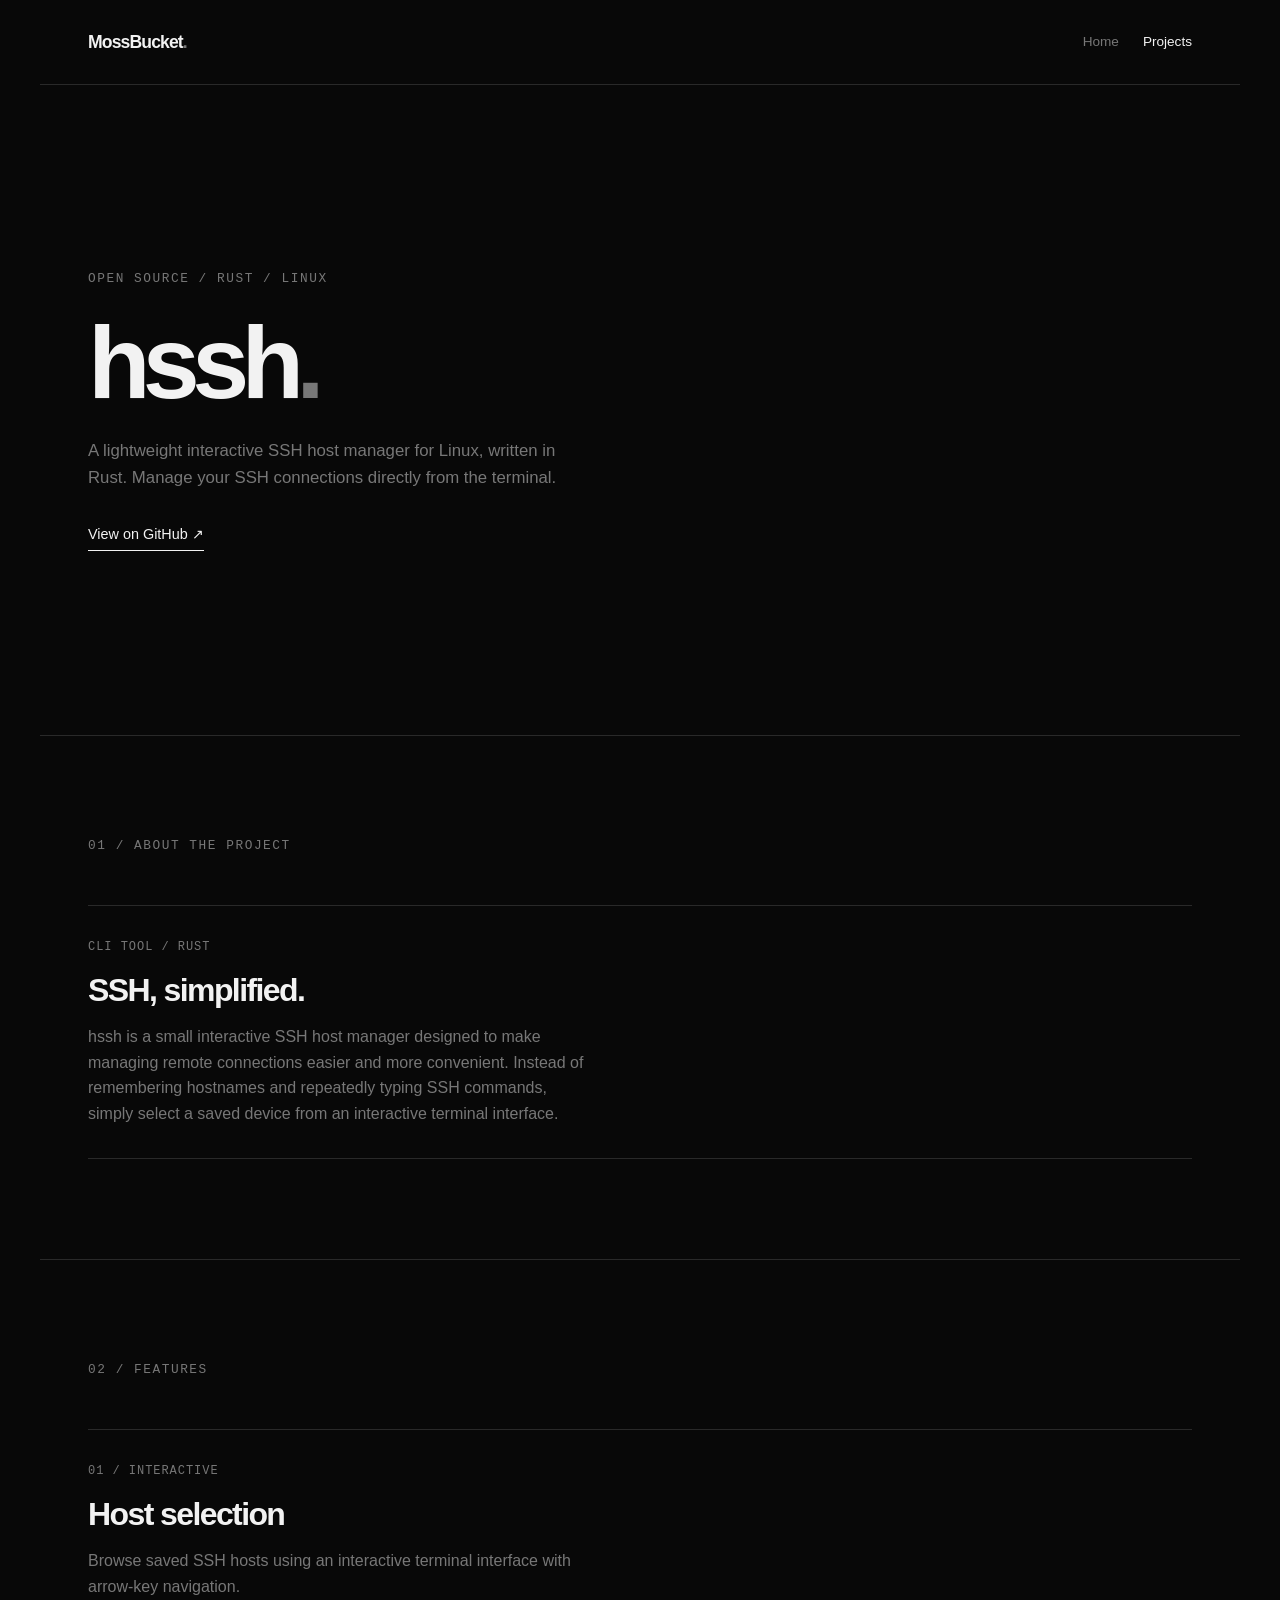
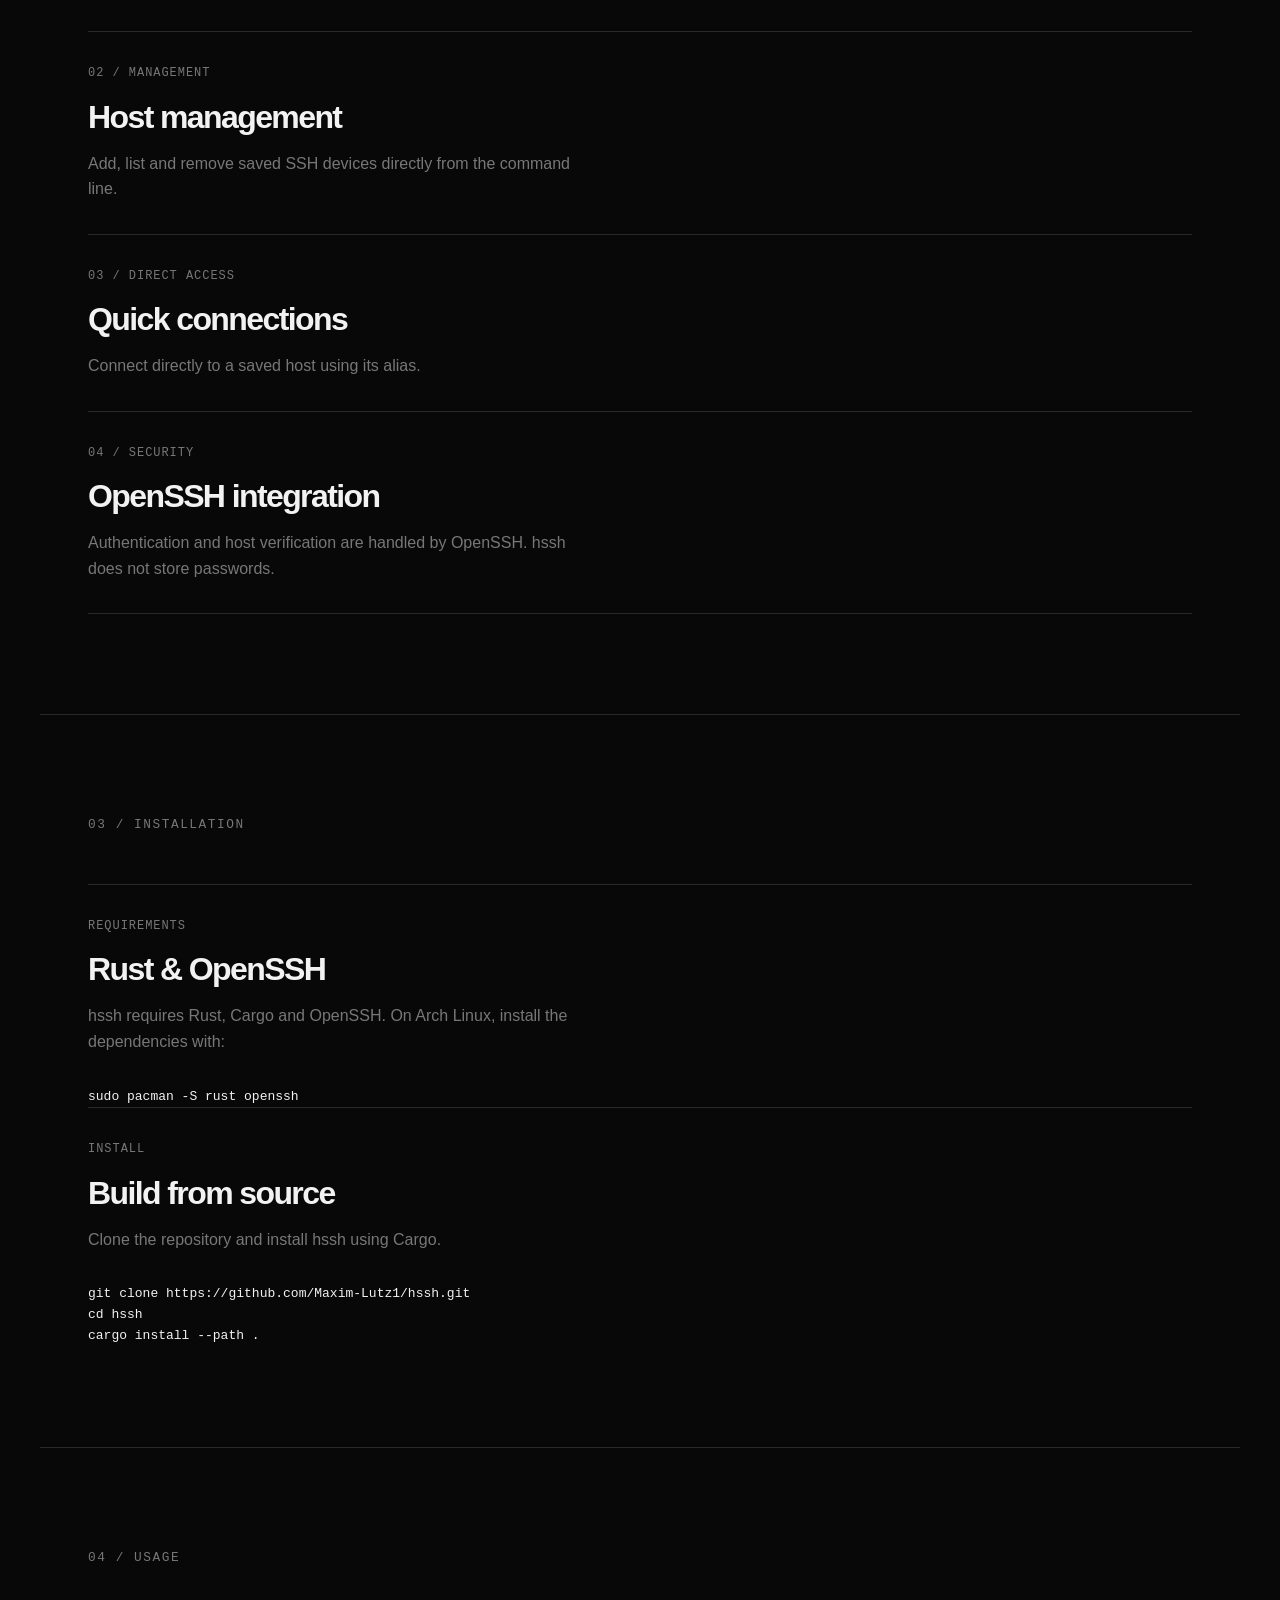
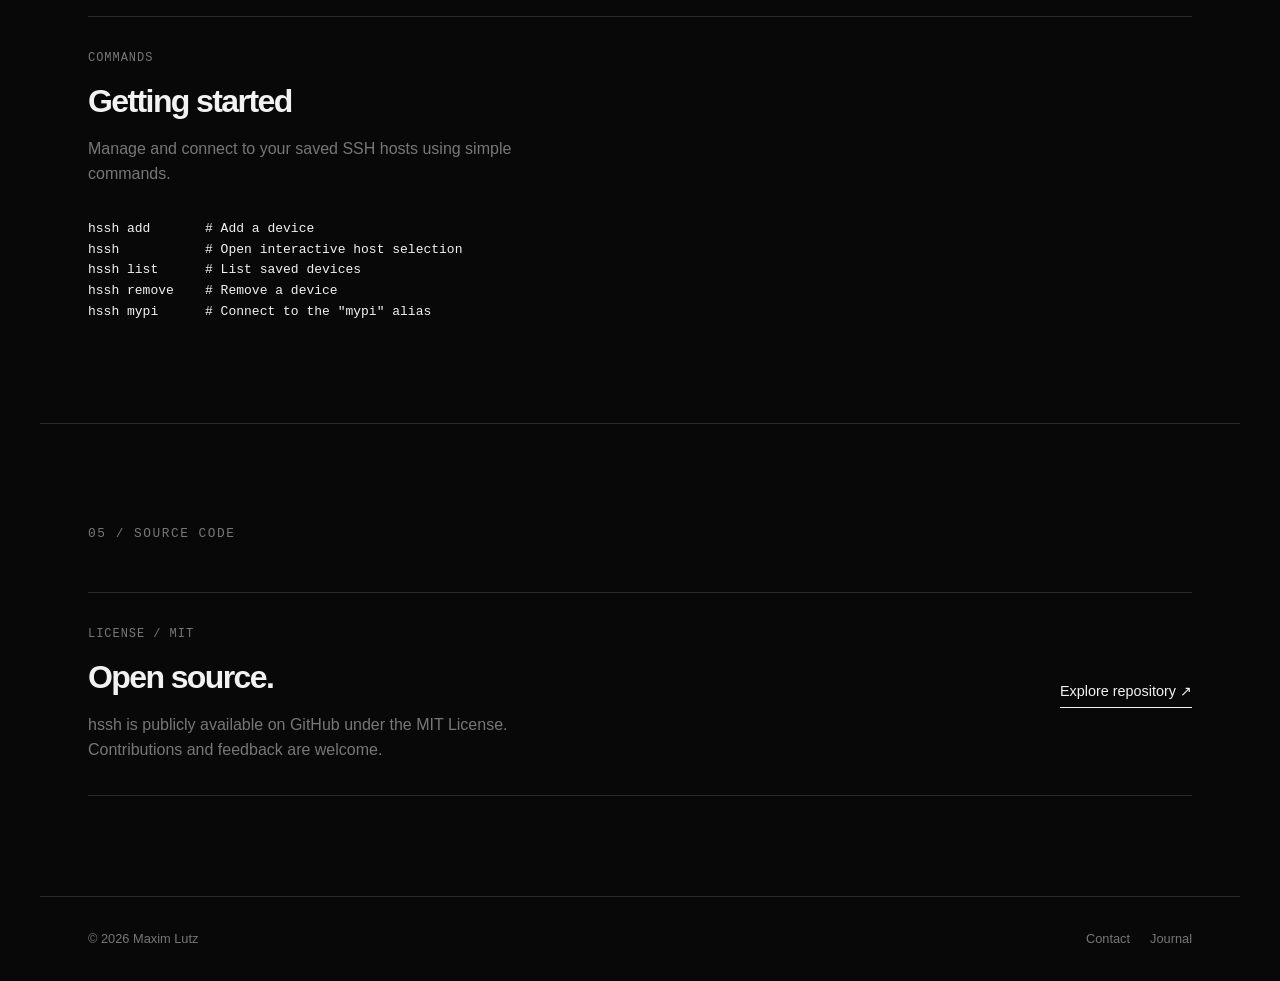
==== projects/hssh/index.html @ 99bb516e "add hssh site" ====
<!DOCTYPE html>
<html lang="en">
<head>
    <meta charset="UTF-8">
    <meta name="viewport" content="width=device-width, initial-scale=1.0">

    <meta name="description" content="hssh — A lightweight interactive SSH host manager for Linux, written in Rust.">

    <meta name="theme-color" content="#080808">

    <title>hssh — Rust SSH Manager</title>

    <link rel="stylesheet" href="/css/style.css">
    <script src="/js/main.js" defer></script>
</head>

<body>

    <a class="skip-link" href="#main">Skip to content</a>

    <header class="site-header">
        <a class="logo" href="/index.html">MossBucket<span>.</span></a>

        <nav class="main-nav" aria-label="Main navigation">
            <a href="/index.html">Home</a>
            <a href="/pages/projects.html" aria-current="page">Projects</a>
        </nav>
    </header>

    <main id="main">

        <section class="hero">
            <p class="eyebrow">OPEN SOURCE / RUST / LINUX</p>

            <h1>hssh<span>.</span></h1>

            <p class="hero-description">
                A lightweight interactive SSH host manager for Linux,
                written in Rust. Manage your SSH connections directly
                from the terminal.
            </p>

            <a class="text-link"
               href="https://github.com/Maxim-Lutz1/hssh"
               target="_blank"
               rel="noopener noreferrer">
                View on GitHub ↗
            </a>
        </section>


        <section class="section" id="about">

            <div class="section-heading">
                <p class="eyebrow">01 / ABOUT THE PROJECT</p>
            </div>

            <article class="project-entry">
                <div>
                    <p class="project-category">CLI TOOL / RUST</p>

                    <h2>SSH, simplified.</h2>

                    <p>
                        hssh is a small interactive SSH host manager
                        designed to make managing remote connections
                        easier and more convenient.

                        Instead of remembering hostnames and repeatedly
                        typing SSH commands, simply select a saved
                        device from an interactive terminal interface.
                    </p>
                </div>
            </article>

        </section>


        <section class="section" id="features">

            <div class="section-heading">
                <p class="eyebrow">02 / FEATURES</p>
            </div>

            <article class="project-entry">
                <div>
                    <p class="project-category">01 / INTERACTIVE</p>
                    <h2>Host selection</h2>
                    <p>
                        Browse saved SSH hosts using an interactive
                        terminal interface with arrow-key navigation.
                    </p>
                </div>
            </article>

            <article class="project-entry">
                <div>
                    <p class="project-category">02 / MANAGEMENT</p>
                    <h2>Host management</h2>
                    <p>
                        Add, list and remove saved SSH devices directly
                        from the command line.
                    </p>
                </div>
            </article>

            <article class="project-entry">
                <div>
                    <p class="project-category">03 / DIRECT ACCESS</p>
                    <h2>Quick connections</h2>
                    <p>
                        Connect directly to a saved host using its alias.
                    </p>
                </div>
            </article>

            <article class="project-entry">
                <div>
                    <p class="project-category">04 / SECURITY</p>
                    <h2>OpenSSH integration</h2>
                    <p>
                        Authentication and host verification are
                        handled by OpenSSH. hssh does not store passwords.
                    </p>
                </div>
            </article>

        </section>


        <section class="section" id="installation">

            <div class="section-heading">
                <p class="eyebrow">03 / INSTALLATION</p>
            </div>

            <article class="project-entry">
                <div>
                    <p class="project-category">REQUIREMENTS</p>
                    <h2>Rust & OpenSSH</h2>
                    <p>
                        hssh requires Rust, Cargo and OpenSSH.
                        On Arch Linux, install the dependencies with:
                    </p>
                </div>
            </article>

            <pre><code>sudo pacman -S rust openssh</code></pre>

            <article class="project-entry">
                <div>
                    <p class="project-category">INSTALL</p>
                    <h2>Build from source</h2>
                    <p>
                        Clone the repository and install hssh
                        using Cargo.
                    </p>
                </div>
            </article>

            <pre><code>git clone https://github.com/Maxim-Lutz1/hssh.git
cd hssh
cargo install --path .</code></pre>

        </section>


        <section class="section" id="usage">

            <div class="section-heading">
                <p class="eyebrow">04 / USAGE</p>
            </div>

            <article class="project-entry">
                <div>
                    <p class="project-category">COMMANDS</p>
                    <h2>Getting started</h2>
                    <p>
                        Manage and connect to your saved SSH hosts
                        using simple commands.
                    </p>
                </div>
            </article>

            <pre><code>hssh add       # Add a device
hssh           # Open interactive host selection
hssh list      # List saved devices
hssh remove    # Remove a device
hssh mypi      # Connect to the "mypi" alias</code></pre>

        </section>


        <section class="section" id="source">

            <div class="section-heading">
                <p class="eyebrow">05 / SOURCE CODE</p>
            </div>

            <article class="project-entry">
                <div>
                    <p class="project-category">LICENSE / MIT</p>
                    <h2>Open source.</h2>
                    <p>
                        hssh is publicly available on GitHub under
                        the MIT License. Contributions and feedback
                        are welcome.
                    </p>
                </div>

                <a class="text-link"
                   href="https://github.com/Maxim-Lutz1/hssh"
                   target="_blank"
                   rel="noopener noreferrer">
                    Explore repository ↗
                </a>
            </article>

        </section>

    </main>


    <footer class="site-footer">
        <p>© 2026 Maxim Lutz</p>

        <div class="footer-links">
            <a href="/pages/contact.html">Contact</a>
            <a href="/pages/blog.html">Journal</a>
        </div>
    </footer>

</body>
</html>
---- css/style.css ----
/* ========================================
   RESET
======================================== */

* {
    margin: 0;
    padding: 0;
    box-sizing: border-box;
}

html {
    scroll-behavior: smooth;
}

body {
    background: #080808;
    color: #f2f2f2;
    font-family: Arial, Helvetica, sans-serif;
    line-height: 1.6;
}

/* ========================================
   VARIABLES
======================================== */

:root {
    --background: #080808;
    --surface: #141414;
    --text: #f2f2f2;
    --muted: #777777;
    --border: #292929;

    --content-width: 1200px;
    --page-padding: 48px;
}

/* ========================================
   GENERAL
======================================== */

a {
    color: inherit;
    text-decoration: none;
}

a:hover {
    color: var(--muted);
}

img {
    display: block;
    max-width: 100%;
}

section {
    width: 100%;
}

.eyebrow {
    color: var(--muted);
    font-family: monospace;
    font-size: 0.8rem;
    letter-spacing: 0.12em;
}

/* ========================================
   HEADER / NAVIGATION
======================================== */

.site-header {
    width: 100%;
    max-width: var(--content-width);
    margin: 0 auto;
    padding: 28px var(--page-padding);

    display: flex;
    justify-content: space-between;
    align-items: center;

    border-bottom: 1px solid var(--border);
}

.logo {
    font-size: 1.1rem;
    font-weight: 800;
    letter-spacing: -0.05em;
}

.logo span {
    color: var(--muted);
}

.main-nav {
    display: flex;
    flex-wrap: wrap;
    gap: 24px;
}

.main-nav a {
    color: var(--muted);
    font-size: 0.85rem;
    transition: color 0.2s ease;
}

.main-nav a:hover,
.main-nav a[aria-current="page"] {
    color: var(--text);
}

/* ========================================
   HERO
======================================== */

.hero {
    max-width: var(--content-width);
    min-height: 650px;
    margin: 0 auto;
    padding: 150px var(--page-padding);

    display: flex;
    flex-direction: column;
    align-items: flex-start;
    justify-content: center;
}

.hero h1 {
    margin: 24px 0;
    font-size: clamp(3.5rem, 8vw, 7rem);
    line-height: 0.98;
    letter-spacing: -0.075em;
    font-weight: 800;
}

.hero h1 span {
    color: var(--muted);
}

.hero-description {
    max-width: 480px;
    margin-bottom: 32px;
    color: var(--muted);
    font-size: 1.05rem;
}

/* ========================================
   LINKS
======================================== */

.text-link {
    display: inline-block;
    padding-bottom: 4px;
    border-bottom: 1px solid var(--text);
    font-size: 0.9rem;
    transition: color 0.2s ease, border-color 0.2s ease;
}

.text-link:hover {
    border-color: var(--muted);
}

/* ========================================
   SECTIONS
======================================== */

.section {
    max-width: var(--content-width);
    margin: 0 auto;
    padding: 100px var(--page-padding);
    border-top: 1px solid var(--border);
}

.section-heading {
    display: flex;
    justify-content: space-between;
    align-items: center;
    margin-bottom: 48px;
}

/* ========================================
   PROJECT ENTRIES
======================================== */

.project-entry {
    padding: 32px 0;
    border-top: 1px solid var(--border);

    display: flex;
    justify-content: space-between;
    align-items: center;
    gap: 32px;
}

.project-entry:last-child {
    border-bottom: 1px solid var(--border);
}

.project-entry h2 {
    margin: 8px 0;
    font-size: 2rem;
    letter-spacing: -0.05em;
}

.project-entry p:not(.project-category) {
    color: var(--muted);
    max-width: 500px;
}

.project-category {
    color: var(--muted);
    font-family: monospace;
    font-size: 0.75rem;
    letter-spacing: 0.08em;
}

/* ========================================
   ABOUT / MUSIC PREVIEWS
======================================== */

.about-preview h2,
.music-preview h2 {
    margin: 24px 0;
    font-size: clamp(2.5rem, 5vw, 4.5rem);
    line-height: 1.05;
    letter-spacing: -0.06em;
}

.about-preview > p:not(.eyebrow),
.music-preview > p:not(.eyebrow) {
    max-width: 550px;
    margin-bottom: 28px;
    color: var(--muted);
}

/* ========================================
   FOOTER
======================================== */

.site-footer {
    max-width: var(--content-width);
    margin: 0 auto;
    padding: 32px var(--page-padding);

    display: flex;
    justify-content: space-between;
    align-items: center;
    gap: 24px;

    border-top: 1px solid var(--border);
    color: var(--muted);
    font-size: 0.8rem;
}

.footer-links {
    display: flex;
    gap: 20px;
}

.footer-note {
    font-family: monospace;
    letter-spacing: 0.08em;
}

/* ========================================
   ACCESSIBILITY
======================================== */

.skip-link {
    position: absolute;
    left: -9999px;
    top: 0;
    padding: 12px;
    background: var(--text);
    color: var(--background);
}

.skip-link:focus {
    left: 12px;
    z-index: 10;
}

/* ========================================
   RESPONSIVE
======================================== */

@media (max-width: 768px) {

    :root {
        --page-padding: 24px;
    }

    .site-header {
        align-items: flex-start;
        flex-direction: column;
        gap: 20px;
    }

    .main-nav {
        gap: 16px;
    }

    .hero {
        min-height: 550px;
        padding-top: 100px;
        padding-bottom: 100px;
    }

    .section {
        padding-top: 72px;
        padding-bottom: 72px;
    }

    .project-entry {
        align-items: flex-start;
        flex-direction: column;
        gap: 20px;
    }

    .section-heading {
        align-items: flex-start;
        flex-direction: column;
        gap: 16px;
    }

    .site-footer {
        align-items: flex-start;
        flex-direction: column;
    }
}
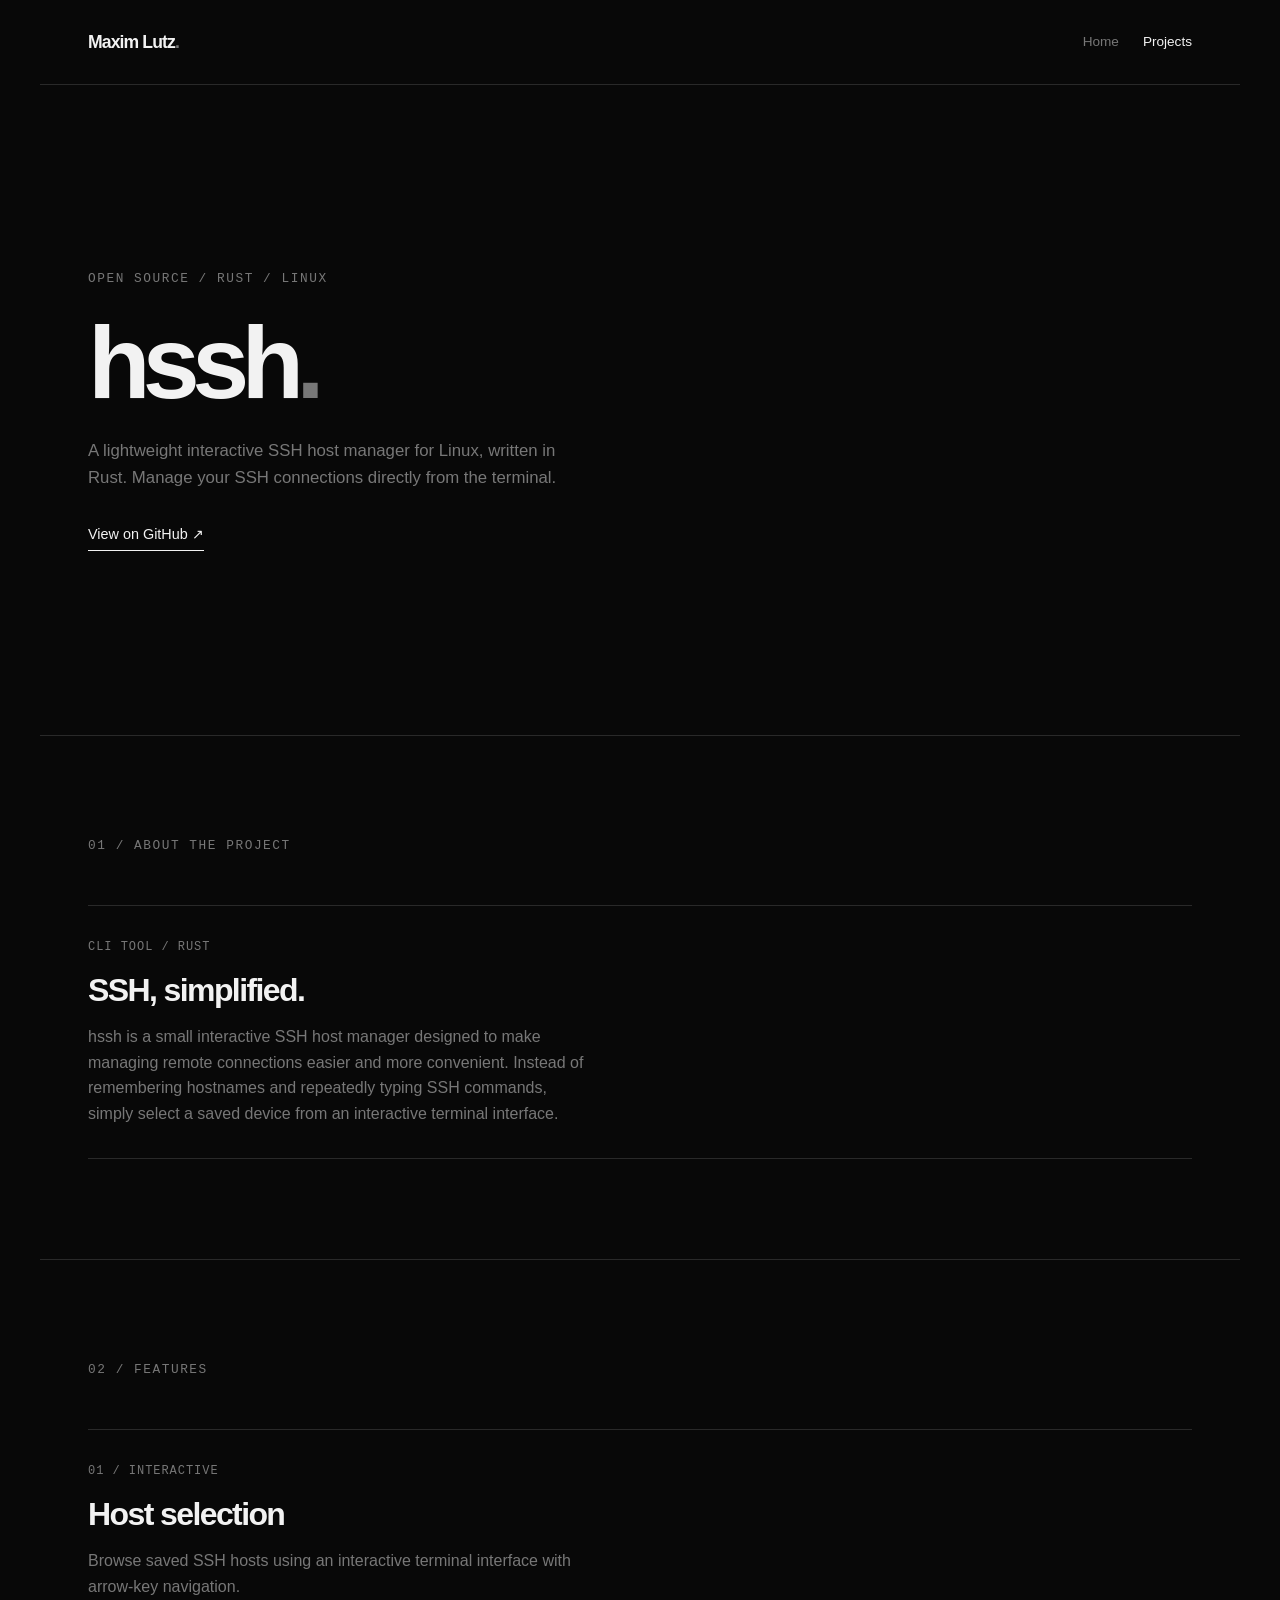
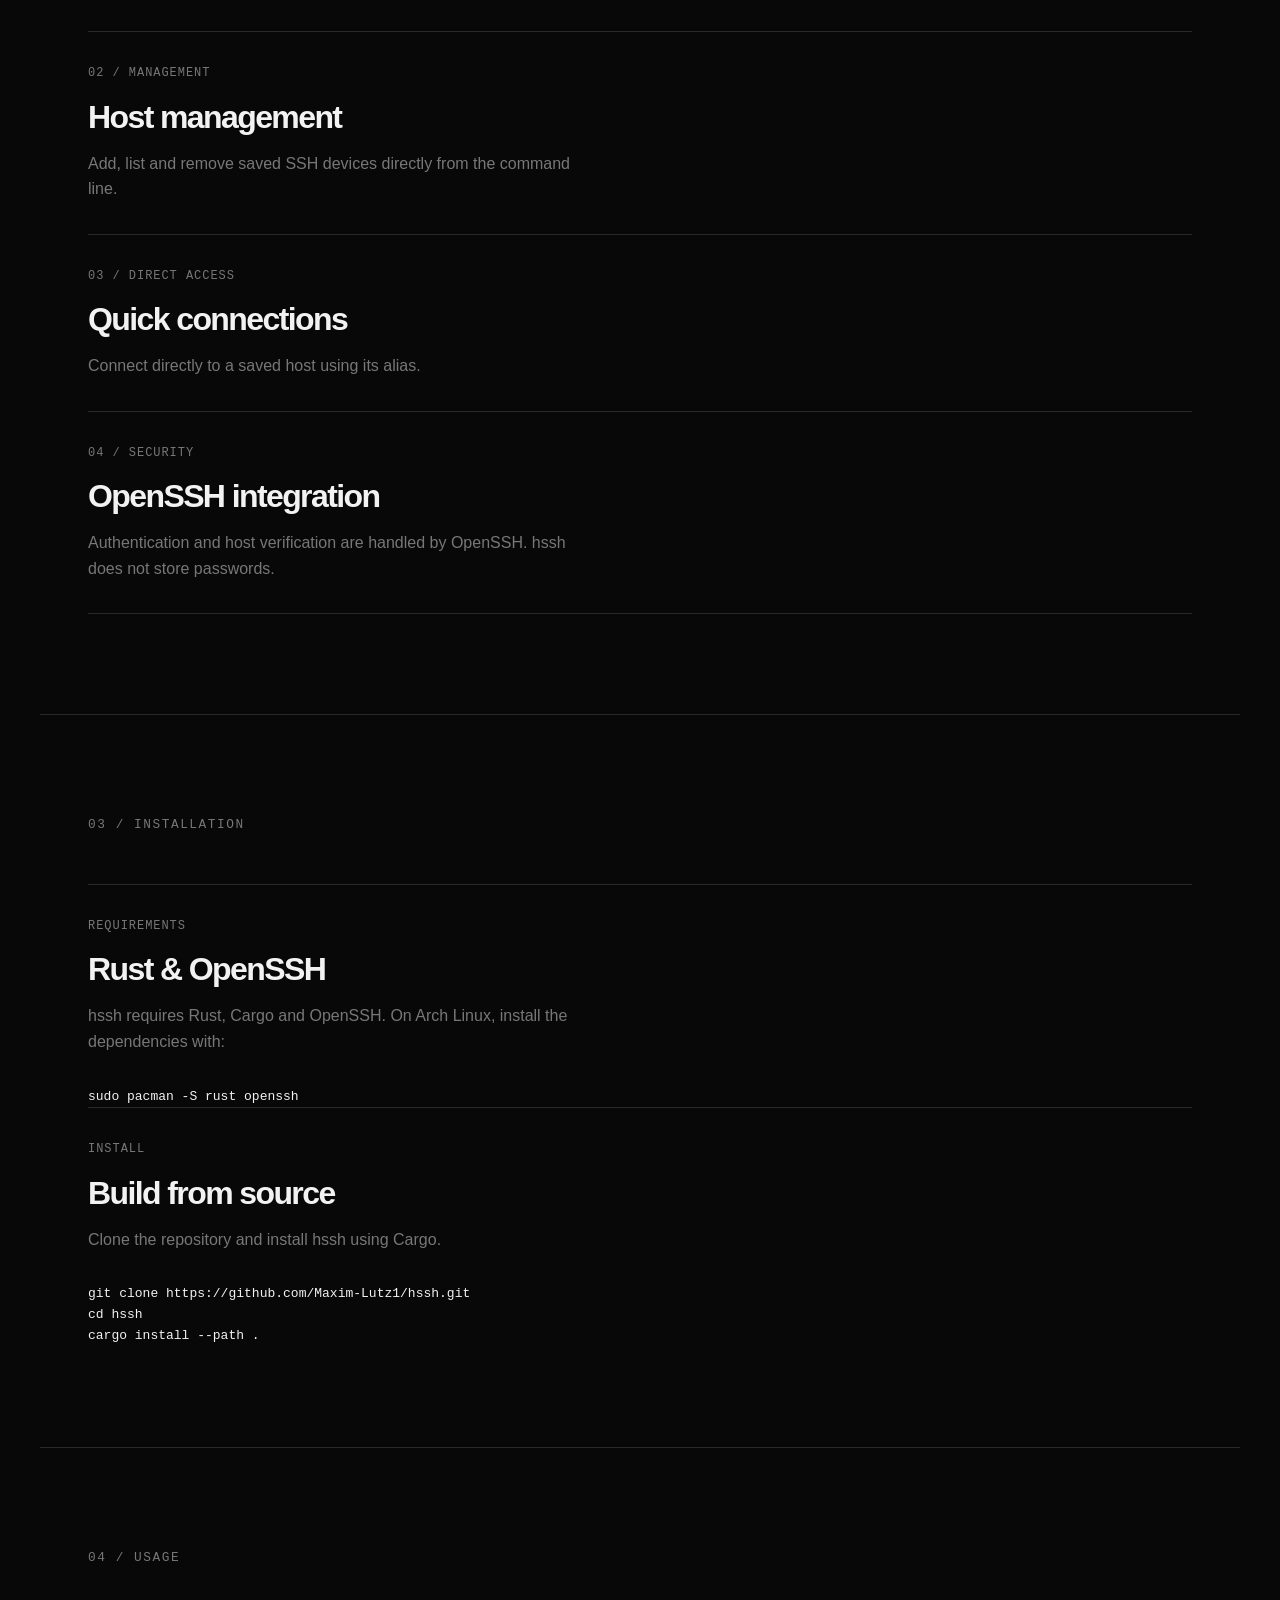
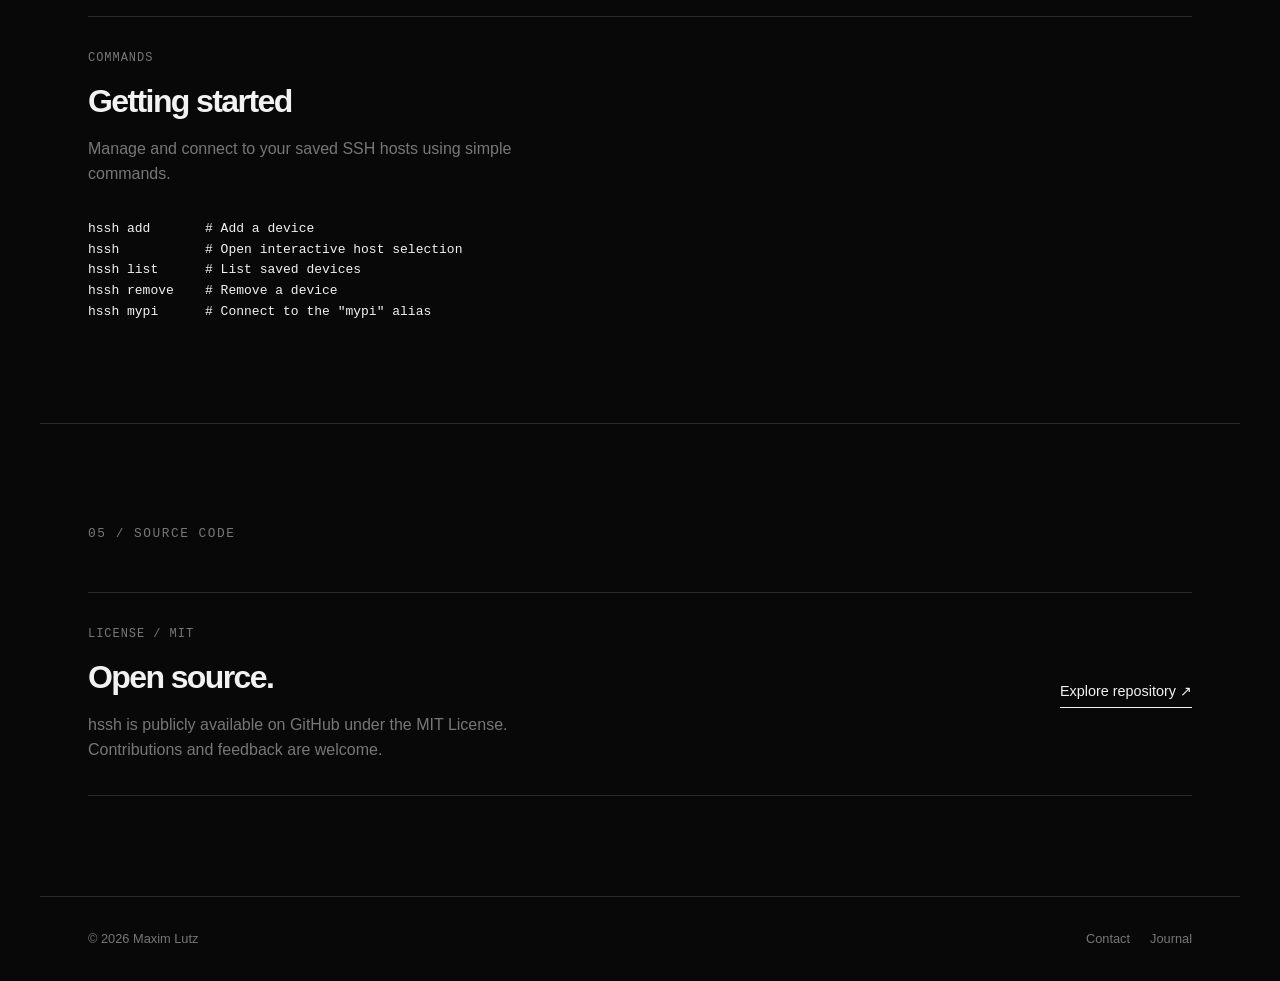
==== commit cb9ae588: "Update logo text from 'MossBucket' to 'Maxim Lutz'" ====
--- a/projects/hssh/index.html
+++ b/projects/hssh/index.html
@@ -20,7 +20,7 @@
     <a class="skip-link" href="#main">Skip to content</a>
 
     <header class="site-header">
-        <a class="logo" href="/index.html">MossBucket<span>.</span></a>
+        <a class="logo" href="/index.html">Maxim Lutz<span>.</span></a>
 
         <nav class="main-nav" aria-label="Main navigation">
             <a href="/index.html">Home</a>
